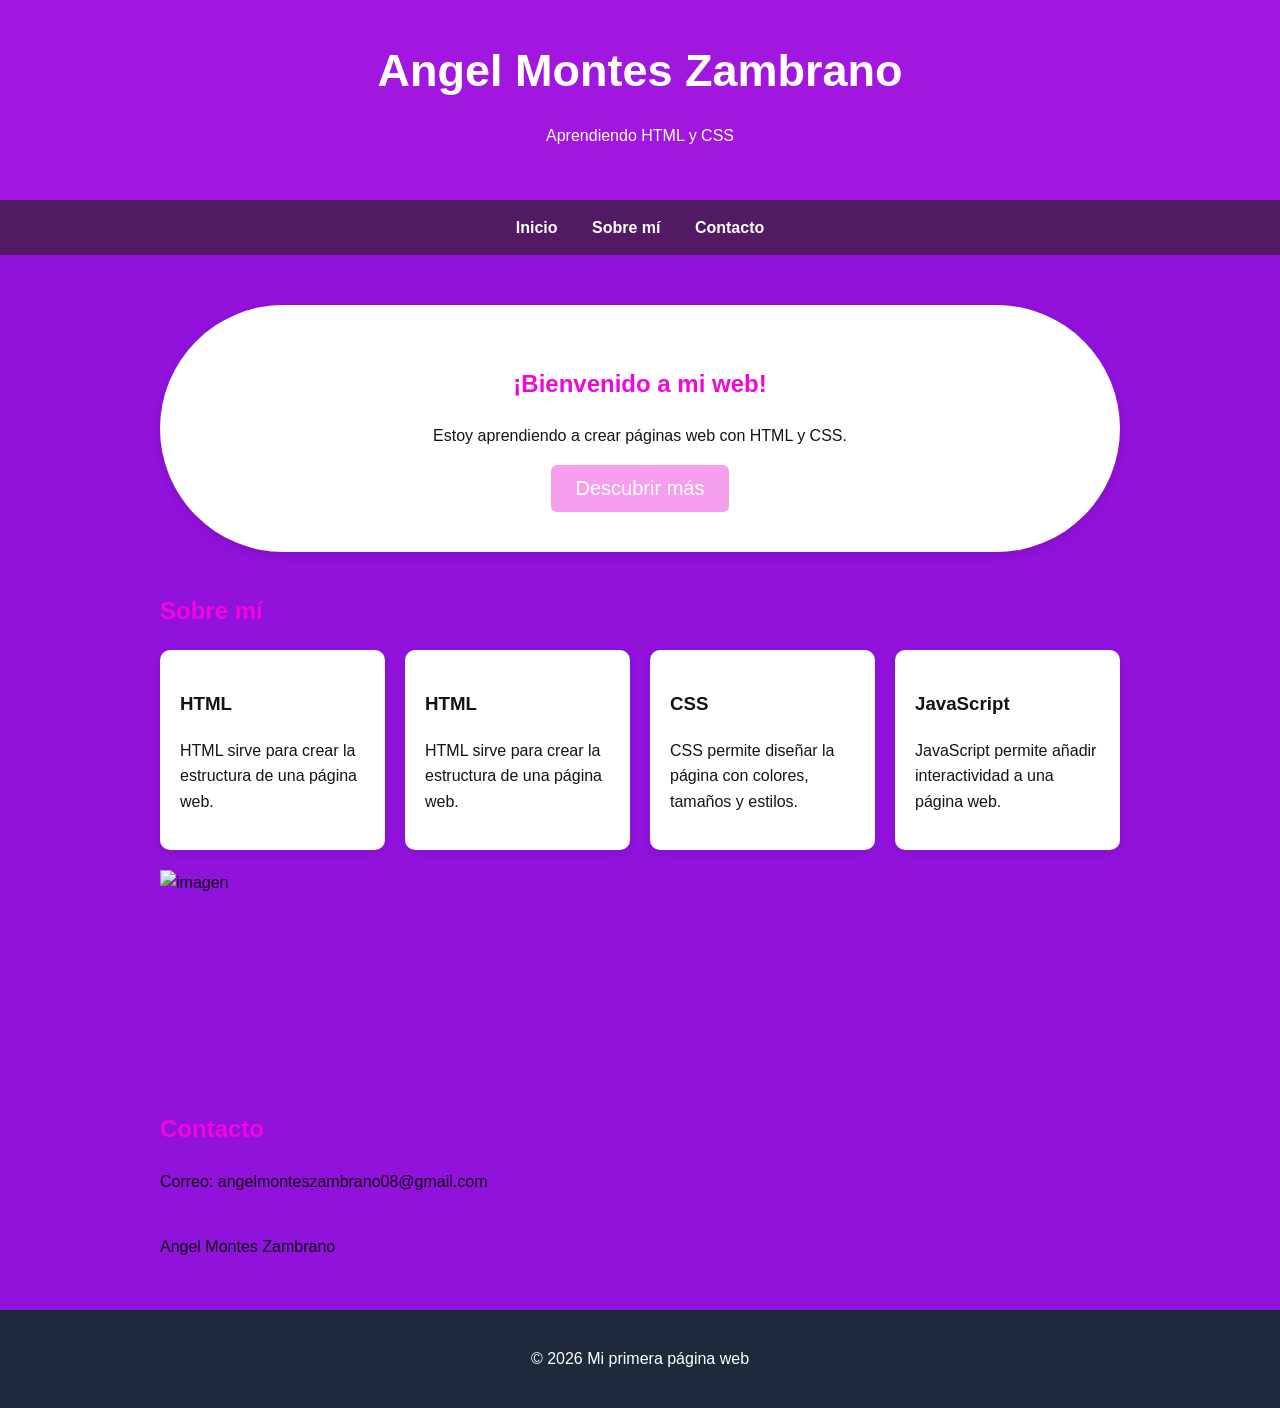
==== index.html @ 1f79a88f "Add files via upload" ====
<!DOCTYPE html>

<html lang="es">

<head>

    <meta charset="UTF-8">

    <meta name="viewport" content="width=device-width, initial-scale=1.0">

    <title>Mi html</title>

    <link rel="stylesheet" href="style.css">

</head>

<body>

    <header>

        <h1>Angel Montes Zambrano</h1>

        <p>Aprendiendo HTML y CSS</p>

    </header>

    <nav>

        <a href="#inicio">Inicio</a>

        <a href="#sobre-mi">Sobre mí</a>

        <a href="#contacto">Contacto</a>

    </nav>

    <main>

        <section id="inicio" class="presentacion">

            <h2>¡Bienvenido a mi web!</h2>

            <p>Estoy aprendiendo a crear páginas web con HTML y CSS.</p>

            <button>Descubrir más</button>

        </section>

        <section id="sobre-mi">

            <h2>Sobre mí</h2>

            <div class="tarjetas">

                <article class="tarjeta">

                    <h3>HTML</h3>

                    <p>HTML sirve para crear la estructura de una página web.</p>

                </article>
                <article class="tarjeta">

                    <h3>HTML</h3>

                    <p>HTML sirve para crear la estructura de una página web.</p>

                </article>

                <article class="tarjeta">

                    <h3>CSS</h3>

                    <p>CSS permite diseñar la página con colores, tamaños y estilos.</p>

                </article>

                <article class="tarjeta">

                    <h3>JavaScript</h3>

                    <p>JavaScript permite añadir interactividad a una página web.</p>

                </article>

                <img src="imagen.jpg" alt="imagen" class="centrada" <img src="imagen.jpg" width="300" height="200" alt="Mi imagen">
            </div>

        </section>

        <section id="contacto">

            <h2>Contacto</h2>

            <p>Correo: angelmonteszambrano08@gmail.com
            </p>

        </section>
  Angel Montes Zambrano
    </main>

    <footer>

        <p>© 2026 Mi primera página web</p>

    </footer>

</body>

</html>
---- style.css ----
/* Estilos generales */

* {

    box-sizing: border-box;

}

body {

    font-family: Arial, sans-serif;

    margin: 0;

    background-color:#9112db;

    color: #050404ef;

    line-height: 1.6;

}

/* Cabecera */

header {

    background-color: #ca25eb4b;

    color: white;

    text-align: center;

    padding: 35px 20px;

}

header h1 {

    margin: 0;

    font-size: 45px;

}

/* Menú de navegación */

nav {

    background-color: #3b1e37b9;

    text-align: center;

    padding: 15px;

}

nav a {

    color: white;

    text-decoration: none;

    margin: 0 15px;

    font-weight: bold;

}

nav a:hover {

    color: #f305f369;

}

/* Contenido principal */

main {

    max-width: 1000px;

    margin: 30px auto;

    padding: 20px;

}

section {

    margin-bottom: 40px;

}

h2 {

    color: #f106dd;

}

/* Presentación */

.presentacion {

    background-color: white;

    text-align: center;

    padding: 40px 20px;

    border-radius: 1218px;

    box-shadow: 0 4px 10px rgba(0, 0, 0, 0.1);

}

/* Botón */

button {

    background-color: #eb25db70;

    color: white;

    border: none;

    padding: 12px 25px;

    border-radius: 6px;

    cursor: pointer;

    font-size: 20px;

}

button:hover {

    background-color: #c81dd8;

}

/* Tarjetas */

.tarjetas {

    display: flex;

    gap: 20px;

    flex-wrap: wrap;

}

.tarjeta {

    flex: 1;

    min-width: 200px;

    background-color: white;

    padding: 20px;

    border-radius: 10px;

    box-shadow: 0 3px 8px rgba(0, 0, 0, 0.08);

    transition: transform 0.3s;

}

.tarjeta:hover {

    transform: translateY(-5px);

}

/* Pie de página */

footer {

    background-color: #1e293b;

    color: white;

    text-align: center;

    padding: 20px;

}

/* Adaptación a móviles */

@media (max-width: 600px) {

    header h1 {

        font-size: 28px;

    }

    nav a {

        display: inline-block;

        margin: 5px 8px;

    }

    .tarjetas {

        flex-direction: column;

    }
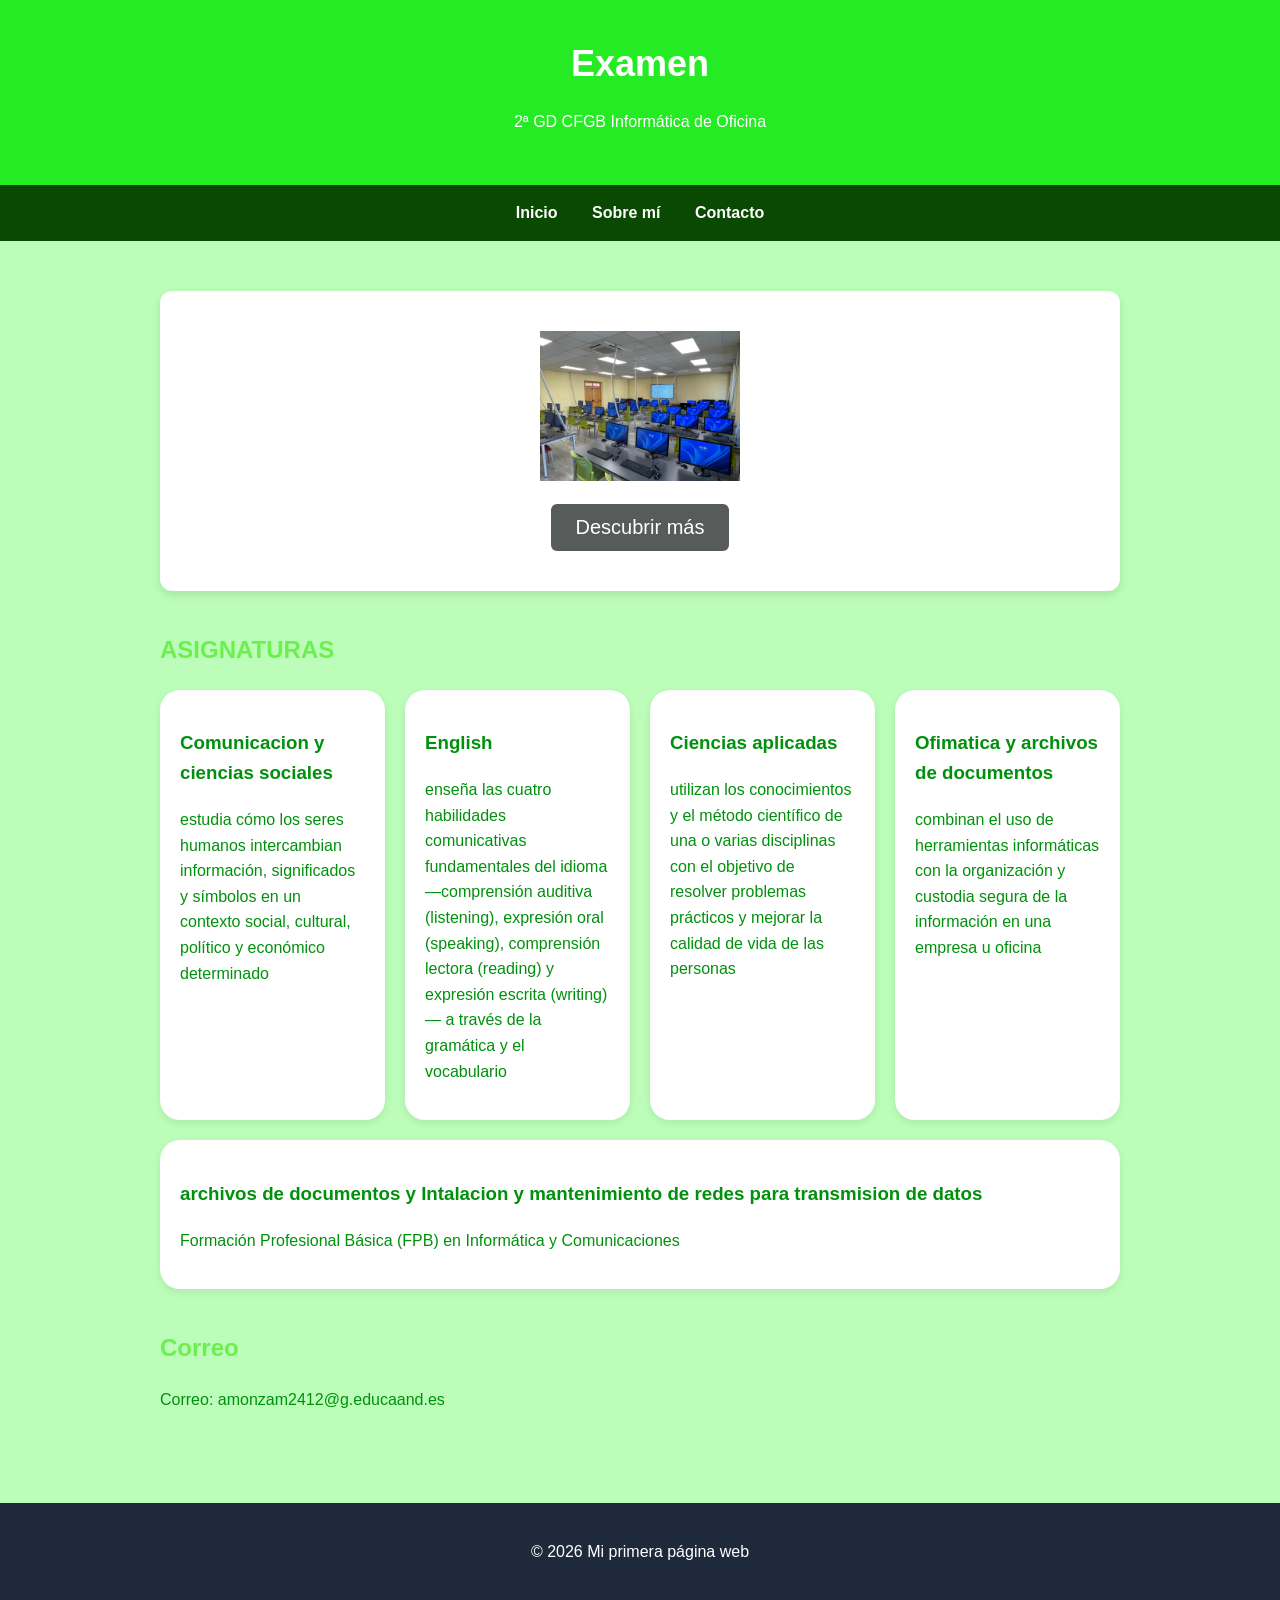
==== commit 33fb1b17: "Add files via upload" ====
--- a/index.html
+++ b/index.html
@@ -8,7 +8,7 @@
 
     <meta name="viewport" content="width=device-width, initial-scale=1.0">
 
-    <title>Mi html</title>
+    <title>Examen</title>
 
     <link rel="stylesheet" href="style.css">
 
@@ -18,9 +18,9 @@
 
     <header>
 
-        <h1>Angel Montes Zambrano</h1>
+        <h1>Examen</h1>
 
-        <p>Aprendiendo HTML y CSS</p>
+        <p>2ª GD CFGB Informática de Oficina </p>
 
     </header>
 
@@ -38,9 +38,9 @@
 
         <section id="inicio" class="presentacion">
 
-            <h2>¡Bienvenido a mi web!</h2>
+            <img width="200" src="ADI4_foto.jpeg">
 
-            <p>Estoy aprendiendo a crear páginas web con HTML y CSS.</p>
+            <p></p>
 
             <button>Descubrir más</button>
 
@@ -48,55 +48,66 @@
 
         <section id="sobre-mi">
 
-            <h2>Sobre mí</h2>
+            <h2>ASIGNATURAS</h2>
 
             <div class="tarjetas">
 
                 <article class="tarjeta">
 
-                    <h3>HTML</h3>
+                    <h3>Comunicacion y ciencias sociales</h3>
+estudia cómo los seres humanos intercambian información, significados y símbolos en un contexto social, cultural, político y económico determinado
+                    <p>  
+                </article>
 
-                    <p>HTML sirve para crear la estructura de una página web.</p>
-
-                </article>
                 <article class="tarjeta">
 
-                    <h3>HTML</h3>
-
-                    <p>HTML sirve para crear la estructura de una página web.</p>
+                    <h3>English</h3>
+enseña las cuatro habilidades comunicativas fundamentales del idioma —comprensión auditiva (listening), expresión oral (speaking), comprensión lectora (reading) y expresión escrita (writing)— a través de la gramática y el vocabulario
+                    <p></p>
 
                 </article>
 
                 <article class="tarjeta">
 
-                    <h3>CSS</h3>
-
-                    <p>CSS permite diseñar la página con colores, tamaños y estilos.</p>
+                    <h3> Ciencias aplicadas</h3>
+ utilizan los conocimientos y el método científico de una o varias disciplinas con el objetivo de resolver problemas prácticos y mejorar la calidad de vida de las personas
+                    <p></p>
 
                 </article>
 
+                 <article class="tarjeta">
+
+                    <h3>Ofimatica y archivos de documentos</h3>
+ combinan el uso de herramientas informáticas con la organización y custodia segura de la información en una empresa u oficina
+                    <p></p>
+
+        
+
+                    </article>
+
                 <article class="tarjeta">
 
-                    <h3>JavaScript</h3>
-
-                    <p>JavaScript permite añadir interactividad a una página web.</p>
+                    <h3>archivos de documentos y Intalacion y mantenimiento de redes para transmision de datos</h3>
+Formación Profesional Básica (FPB) en Informática y Comunicaciones
+                    <p></p>
 
                 </article>
 
-                <img src="imagen.jpg" alt="imagen" class="centrada" <img src="imagen.jpg" width="300" height="200" alt="Mi imagen">
+                
+
+
             </div>
 
         </section>
 
         <section id="contacto">
 
-            <h2>Contacto</h2>
+            <h2>Correo</h2>
 
-            <p>Correo: angelmonteszambrano08@gmail.com
-            </p>
+            <p>Correo: amonzam2412@g.educaand.es</p>
 
         </section>
-  Angel Montes Zambrano
+
     </main>
 
     <footer>
--- a/style.css
+++ b/style.css
@@ -12,9 +12,9 @@
 
     margin: 0;
 
-    background-color:#9112db;
-
-    color: #050404ef;
+    background-color: #10fa0848;
+
+    color: #00910c;
 
     line-height: 1.6;
 
@@ -24,7 +24,7 @@
 
 header {
 
-    background-color: #ca25eb4b;
+    background-color: #25eb25;
 
     color: white;
 
@@ -38,7 +38,7 @@
 
     margin: 0;
 
-    font-size: 45px;
+    font-size: 36px;
 
 }
 
@@ -46,7 +46,7 @@
 
 nav {
 
-    background-color: #3b1e37b9;
+    background-color: #094901;
 
     text-align: center;
 
@@ -68,7 +68,7 @@
 
 nav a:hover {
 
-    color: #f305f369;
+    color: #93c5fd;
 
 }
 
@@ -92,7 +92,7 @@
 
 h2 {
 
-    color: #f106dd;
+    color: #4deb25b9;
 
 }
 
@@ -106,7 +106,7 @@
 
     padding: 40px 20px;
 
-    border-radius: 1218px;
+    border-radius: 12px;
 
     box-shadow: 0 4px 10px rgba(0, 0, 0, 0.1);
 
@@ -116,7 +116,7 @@
 
 button {
 
-    background-color: #eb25db70;
+    background-color: #565a58fd;
 
     color: white;
 
@@ -134,7 +134,7 @@
 
 button:hover {
 
-    background-color: #c81dd8;
+    background-color: #04f804a2;
 
 }
 
@@ -160,7 +160,7 @@
 
     padding: 20px;
 
-    border-radius: 10px;
+    border-radius: 20px;
 
     box-shadow: 0 3px 8px rgba(0, 0, 0, 0.08);
 
@@ -212,4 +212,4 @@
 
     }
 
-    +}
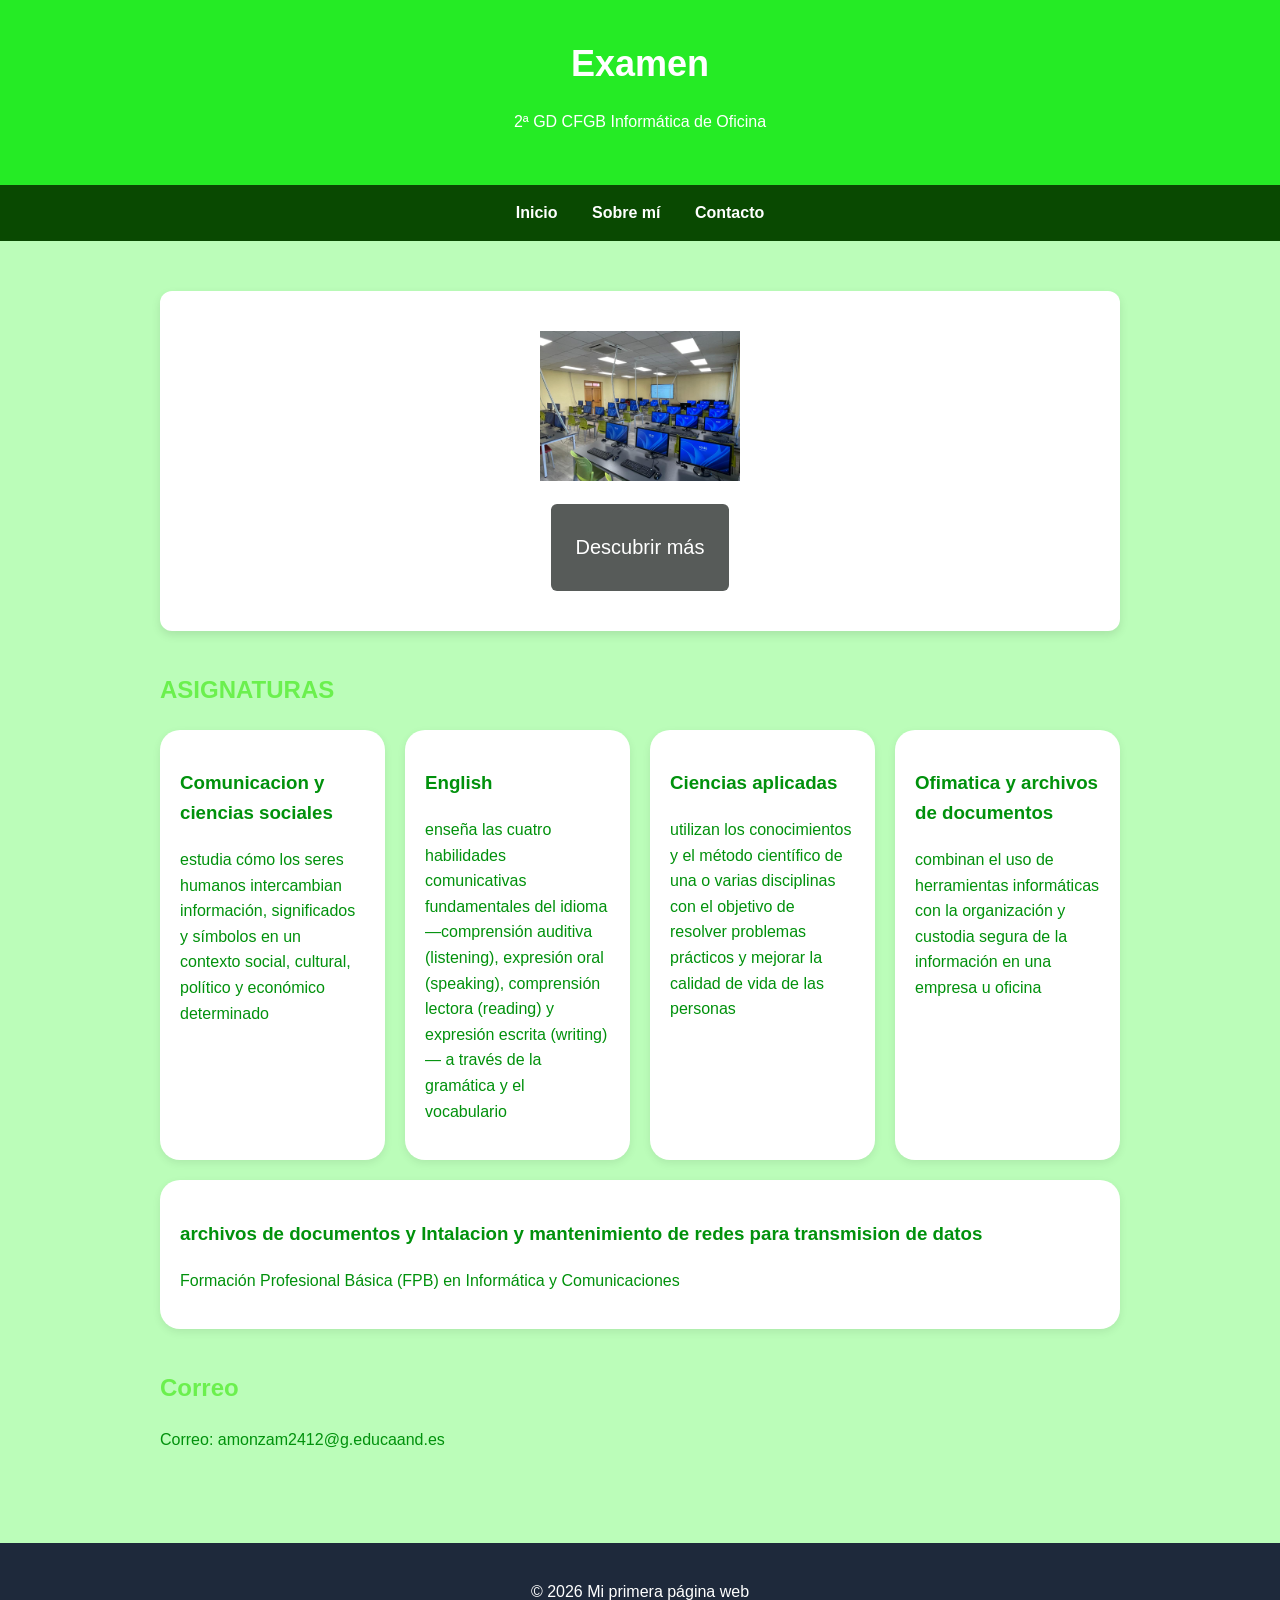
==== commit 81e5aec1: "Add files via upload" ====
--- a/index.html
+++ b/index.html
@@ -42,7 +42,7 @@
 
             <p></p>
 
-            <button>Descubrir más</button>
+            <a href="https://sites.google.com/g.educaand.es/pizzeria-carlos44/inicio"> <button><p>Descubrir más</p></button></a>
 
         </section>
 
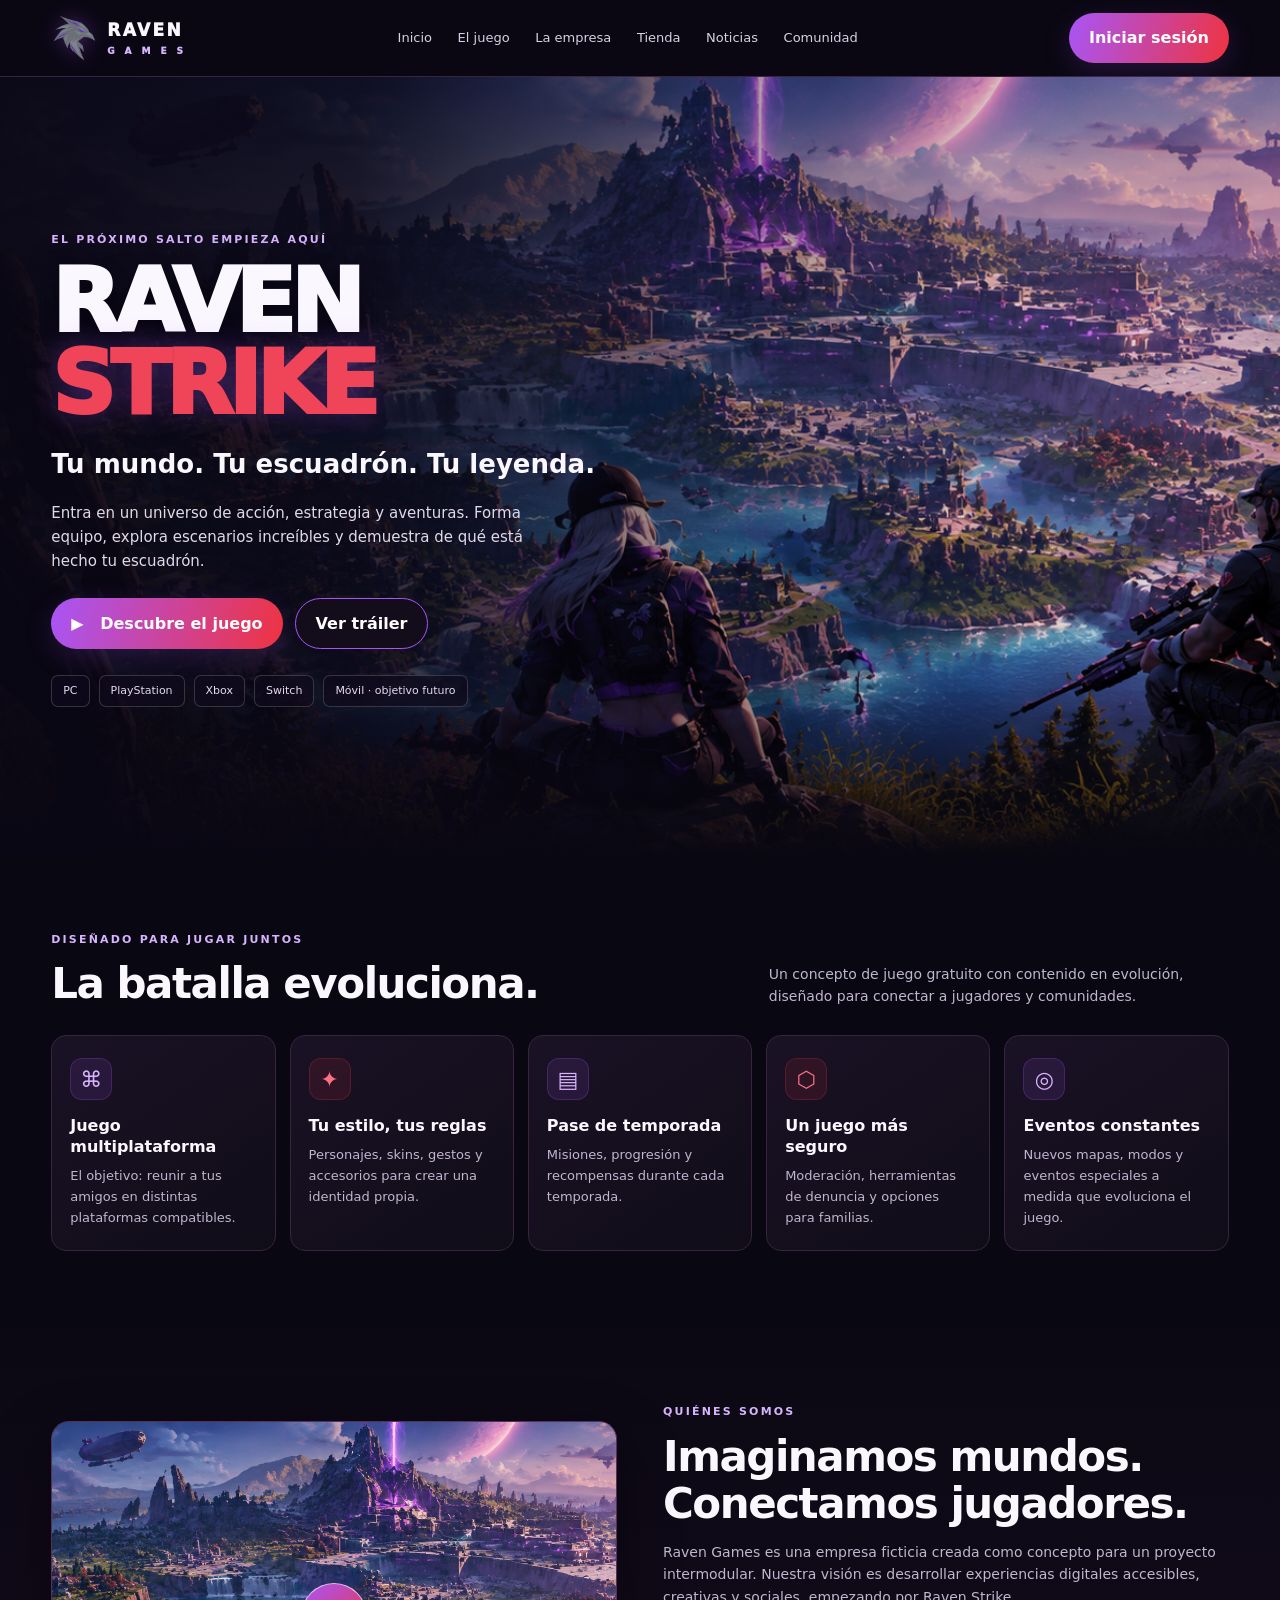
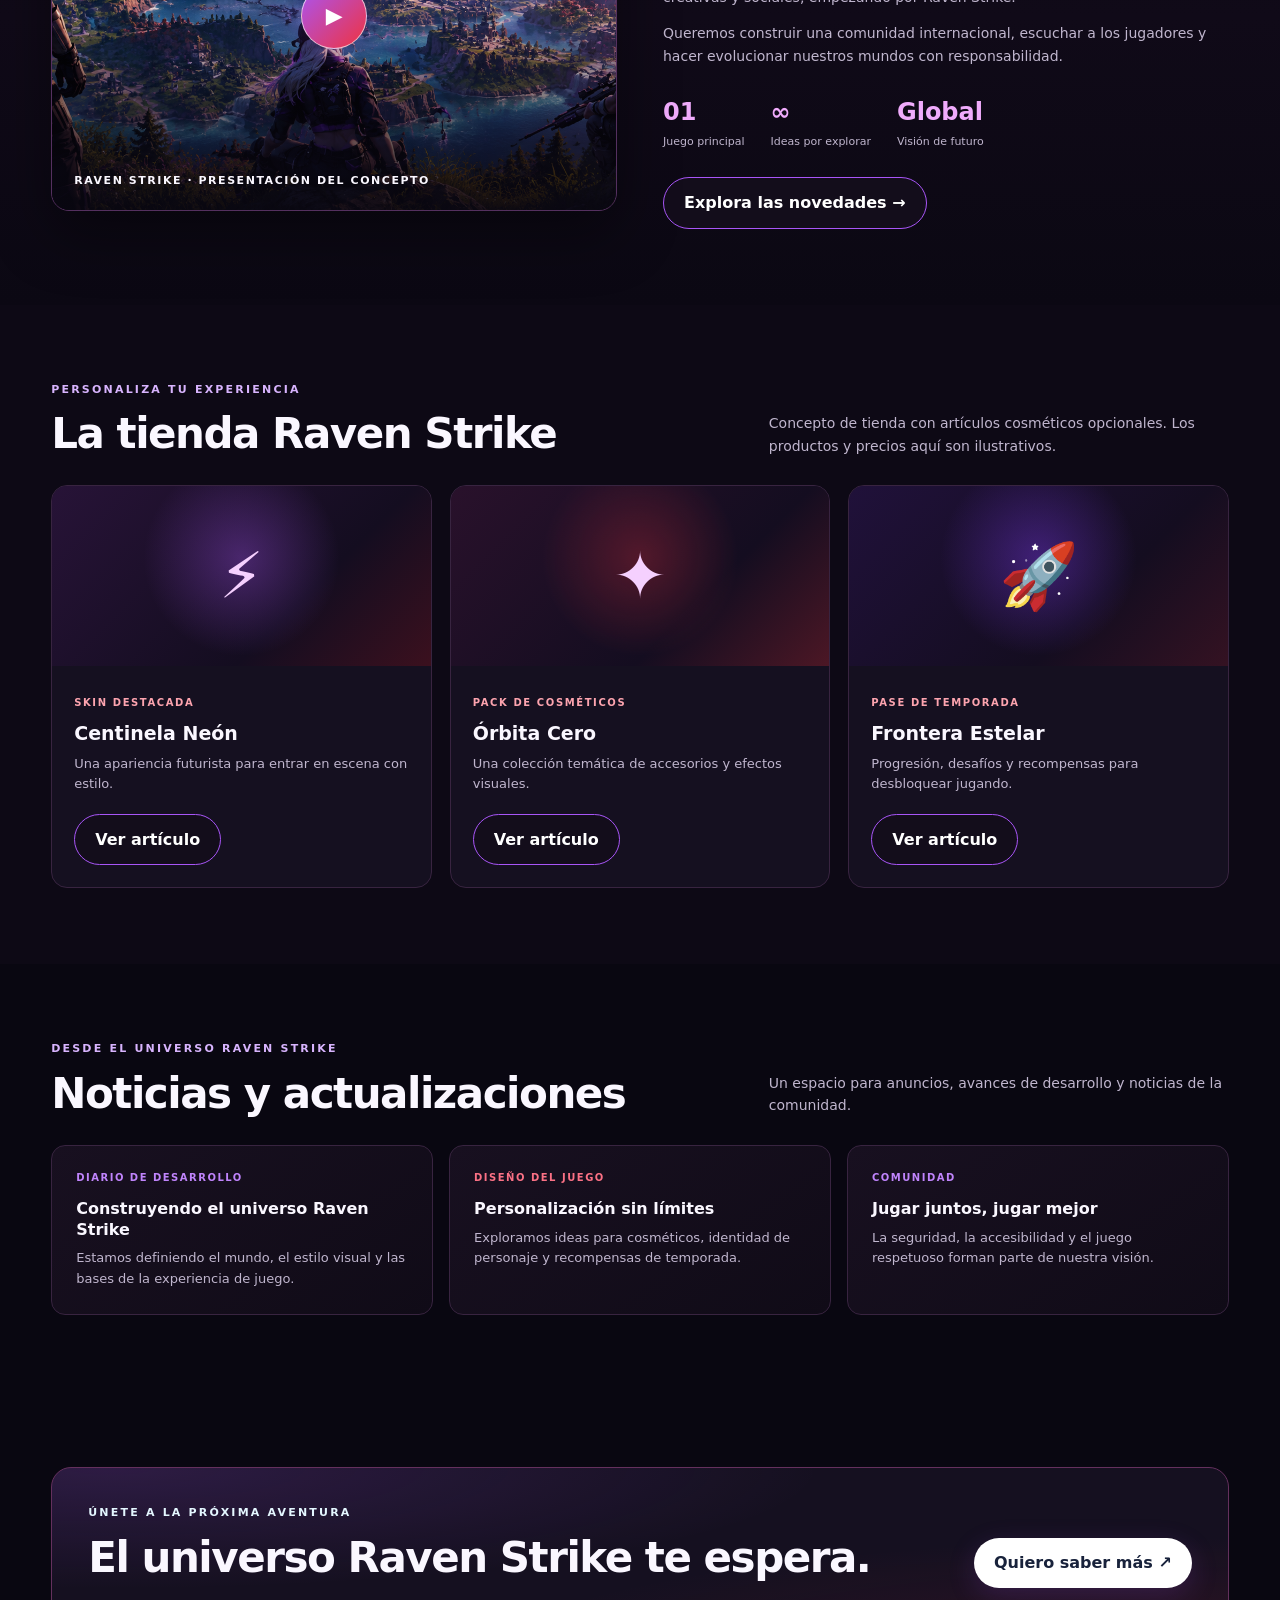
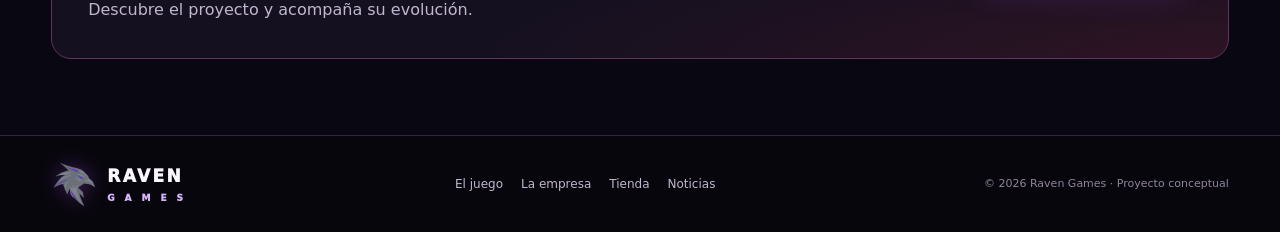
==== commit 2ce02b43: "Add files via upload" ====
--- a/index.html
+++ b/index.html
@@ -1,121 +1,74 @@
-<!DOCTYPE html>
-
-<html lang="es">
-
-<head>
-
-    <meta charset="UTF-8">
-
-    <meta name="viewport" content="width=device-width, initial-scale=1.0">
-
-    <title>Examen</title>
-
-    <link rel="stylesheet" href="style.css">
-
-</head>
-
-<body>
-
-    <header>
-
-        <h1>Examen</h1>
-
-        <p>2ª GD CFGB Informática de Oficina </p>
-
-    </header>
-
-    <nav>
-
-        <a href="#inicio">Inicio</a>
-
-        <a href="#sobre-mi">Sobre mí</a>
-
-        <a href="#contacto">Contacto</a>
-
-    </nav>
-
-    <main>
-
-        <section id="inicio" class="presentacion">
-
-            <img width="200" src="ADI4_foto.jpeg">
-
-            <p></p>
-
-            <a href="https://sites.google.com/g.educaand.es/pizzeria-carlos44/inicio"> <button><p>Descubrir más</p></button></a>
-
-        </section>
-
-        <section id="sobre-mi">
-
-            <h2>ASIGNATURAS</h2>
-
-            <div class="tarjetas">
-
-                <article class="tarjeta">
-
-                    <h3>Comunicacion y ciencias sociales</h3>
-estudia cómo los seres humanos intercambian información, significados y símbolos en un contexto social, cultural, político y económico determinado
-                    <p>  
-                </article>
-
-                <article class="tarjeta">
-
-                    <h3>English</h3>
-enseña las cuatro habilidades comunicativas fundamentales del idioma —comprensión auditiva (listening), expresión oral (speaking), comprensión lectora (reading) y expresión escrita (writing)— a través de la gramática y el vocabulario
-                    <p></p>
-
-                </article>
-
-                <article class="tarjeta">
-
-                    <h3> Ciencias aplicadas</h3>
- utilizan los conocimientos y el método científico de una o varias disciplinas con el objetivo de resolver problemas prácticos y mejorar la calidad de vida de las personas
-                    <p></p>
-
-                </article>
-
-                 <article class="tarjeta">
-
-                    <h3>Ofimatica y archivos de documentos</h3>
- combinan el uso de herramientas informáticas con la organización y custodia segura de la información en una empresa u oficina
-                    <p></p>
-
-        
-
-                    </article>
-
-                <article class="tarjeta">
-
-                    <h3>archivos de documentos y Intalacion y mantenimiento de redes para transmision de datos</h3>
-Formación Profesional Básica (FPB) en Informática y Comunicaciones
-                    <p></p>
-
-                </article>
-
-                
-
-
-            </div>
-
-        </section>
-
-        <section id="contacto">
-
-            <h2>Correo</h2>
-
-            <p>Correo: amonzam2412@g.educaand.es</p>
-
-        </section>
-
-    </main>
-
-    <footer>
-
-        <p>© 2026 Mi primera página web</p>
-
-    </footer>
-
-</body>
-
+<!doctype html>
+<html lang="es">
+<head>
+<meta charset="utf-8">
+<meta name="viewport" content="width=device-width, initial-scale=1">
+<meta name="description" content="Raven Games: descubre Raven Strike, el battle royale futurista gratuito.">
+<title>Raven Games | Raven Strike</title>
+<link rel="stylesheet" href="styles.css">
+</head>
+<body>
+<header>
+ <div class="wrap nav">
+  <a class="brand" href="#inicio" aria-label="Raven Games inicio"><img class="brand-logo" src="raven-logo.png" alt="Emblema original de Raven Games"><span>RAVEN<small>G A M E S</small></span></a>
+  <nav class="links" id="navlinks"><a href="#inicio">Inicio</a><a href="#juego">El juego</a><a href="#empresa">La empresa</a><a href="#tienda">Tienda</a><a href="#noticias">Noticias</a><a href="#comunidad">Comunidad</a></nav>
+  <button class="btn" onclick="openModal('login')">Iniciar sesión</button>
+  <button class="menu" aria-label="Abrir menú" onclick="document.getElementById('navlinks').classList.toggle('show')">☰</button>
+ </div>
+</header>
+<main>
+<section class="hero" id="inicio">
+ <div class="wrap"><div class="hero-copy">
+  <div class="eyebrow">El próximo salto empieza aquí</div>
+  <h1>RAVEN <span>STRIKE</span></h1>
+  <h2>Tu mundo. Tu escuadrón. Tu leyenda.</h2>
+  <p>Entra en un universo de acción, estrategia y aventuras. Forma equipo, explora escenarios increíbles y demuestra de qué está hecho tu escuadrón.</p>
+  <div class="actions"><a class="btn" href="#juego">▶ &nbsp; Descubre el juego</a><button class="btn secondary" onclick="openModal('trailer')">Ver tráiler</button></div>
+  <div class="platforms"><span>PC</span><span>PlayStation</span><span>Xbox</span><span>Switch</span><span>Móvil · objetivo futuro</span></div>
+ </div></div>
+</section>
+<section id="juego">
+ <div class="wrap">
+  <div class="section-head"><div><div class="eyebrow">Diseñado para jugar juntos</div><h2>La batalla evoluciona.</h2></div><p>Un concepto de juego gratuito con contenido en evolución, diseñado para conectar a jugadores y comunidades.</p></div>
+  <div class="features">
+   <article class="feature"><div class="icon">⌘</div><h3>Juego multiplataforma</h3><p>El objetivo: reunir a tus amigos en distintas plataformas compatibles.</p></article>
+   <article class="feature"><div class="icon">✦</div><h3>Tu estilo, tus reglas</h3><p>Personajes, skins, gestos y accesorios para crear una identidad propia.</p></article>
+   <article class="feature"><div class="icon">▤</div><h3>Pase de temporada</h3><p>Misiones, progresión y recompensas durante cada temporada.</p></article>
+   <article class="feature"><div class="icon">⬡</div><h3>Un juego más seguro</h3><p>Moderación, herramientas de denuncia y opciones para familias.</p></article>
+   <article class="feature"><div class="icon">◎</div><h3>Eventos constantes</h3><p>Nuevos mapas, modos y eventos especiales a medida que evoluciona el juego.</p></article>
+  </div>
+ </div>
+</section>
+<section id="empresa">
+ <div class="wrap about-grid">
+  <div class="preview"><button class="play" aria-label="Ver presentación" onclick="openModal('trailer')">▶</button><div class="preview-label">RAVEN STRIKE · PRESENTACIÓN DEL CONCEPTO</div></div>
+  <div class="about"><div class="eyebrow">Quiénes somos</div><h2>Imaginamos mundos.<br>Conectamos jugadores.</h2><p>Raven Games es una empresa ficticia creada como concepto para un proyecto intermodular. Nuestra visión es desarrollar experiencias digitales accesibles, creativas y sociales, empezando por Raven Strike.</p><p>Queremos construir una comunidad internacional, escuchar a los jugadores y hacer evolucionar nuestros mundos con responsabilidad.</p><div class="stats"><div><strong>01</strong><span>Juego principal</span></div><div><strong>∞</strong><span>Ideas por explorar</span></div><div><strong>Global</strong><span>Visión de futuro</span></div></div><a class="btn secondary" href="#noticias">Explora las novedades →</a></div>
+ </div>
+</section>
+<section class="shop" id="tienda">
+ <div class="wrap">
+  <div class="section-head"><div><div class="eyebrow">Personaliza tu experiencia</div><h2>La tienda Raven Strike</h2></div><p>Concepto de tienda con artículos cosméticos opcionales. Los productos y precios aquí son ilustrativos.</p></div>
+  <div class="cards">
+   <article class="item"><div class="item-art">⚡</div><div class="item-body"><small>SKIN DESTACADA</small><h3>Centinela Neón</h3><p>Una apariencia futurista para entrar en escena con estilo.</p><button class="btn secondary" onclick="openModal('shop')">Ver artículo</button></div></article>
+   <article class="item"><div class="item-art">✦</div><div class="item-body"><small>PACK DE COSMÉTICOS</small><h3>Órbita Cero</h3><p>Una colección temática de accesorios y efectos visuales.</p><button class="btn secondary" onclick="openModal('shop')">Ver artículo</button></div></article>
+   <article class="item"><div class="item-art">🚀</div><div class="item-body"><small>PASE DE TEMPORADA</small><h3>Frontera Estelar</h3><p>Progresión, desafíos y recompensas para desbloquear jugando.</p><button class="btn secondary" onclick="openModal('shop')">Ver artículo</button></div></article>
+  </div>
+ </div>
+</section>
+<section id="noticias">
+ <div class="wrap">
+  <div class="section-head"><div><div class="eyebrow">Desde el universo Raven Strike</div><h2>Noticias y actualizaciones</h2></div><p>Un espacio para anuncios, avances de desarrollo y noticias de la comunidad.</p></div>
+  <div class="news-grid">
+   <article class="news"><time>DIARIO DE DESARROLLO</time><h3>Construyendo el universo Raven Strike</h3><p>Estamos definiendo el mundo, el estilo visual y las bases de la experiencia de juego.</p></article>
+   <article class="news"><time>DISEÑO DEL JUEGO</time><h3>Personalización sin límites</h3><p>Exploramos ideas para cosméticos, identidad de personaje y recompensas de temporada.</p></article>
+   <article class="news"><time>COMUNIDAD</time><h3>Jugar juntos, jugar mejor</h3><p>La seguridad, la accesibilidad y el juego respetuoso forman parte de nuestra visión.</p></article>
+  </div>
+ </div>
+</section>
+<section id="comunidad"><div class="wrap"><div class="cta"><div><div class="eyebrow" style="color:#e4f7ff">Únete a la próxima aventura</div><h2>El universo Raven Strike te espera.</h2><p>Descubre el proyecto y acompaña su evolución.</p></div><button class="btn" style="background:#fff;color:#18223b" onclick="openModal('community')">Quiero saber más ↗</button></div></div></section>
+</main>
+<footer><div class="wrap foot"><a class="brand" href="#inicio"><img class="brand-logo" src="raven-logo.png" alt="Emblema original de Raven Games"><span>RAVEN<small>G A M E S</small></span></a><div class="foot-links"><a href="#juego">El juego</a><a href="#empresa">La empresa</a><a href="#tienda">Tienda</a><a href="#noticias">Noticias</a></div><span>© 2026 Raven Games · Proyecto conceptual</span></div></footer>
+<div class="modal" id="modal" role="dialog" aria-modal="true" aria-labelledby="modalTitle" onclick="if(event.target===this)closeModal()"><div class="modal-card"><button class="close" aria-label="Cerrar" onclick="closeModal()">×</button><div id="modalContent"></div></div></div>
+<script src="script.js"></script>
+</body>
 </html>
--- a/styles.css
+++ b/styles.css
@@ -0,0 +1,11 @@
+:root{--bg:#090711;--panel:#151020;--panel2:#1d1226;--text:#faf7ff;--muted:#c0b6ce;--purple:#a855f7;--purple2:#6d28d9;--red:#ef3340;--line:#382440;--max:1200px}
+*{box-sizing:border-box}html{scroll-behavior:smooth;scroll-padding-top:86px}body{margin:0;background:var(--bg);color:var(--text);font-family:Inter,ui-sans-serif,system-ui,-apple-system,BlinkMacSystemFont,"Segoe UI",sans-serif;line-height:1.6}body:before{content:"";position:fixed;inset:0;z-index:-1;pointer-events:none;background:radial-gradient(ellipse at 12% 12%,#6d28d91a,transparent 42%),radial-gradient(ellipse at 90% 60%,#ef334012,transparent 35%)}a{color:inherit;text-decoration:none}button{font:inherit}.wrap{width:min(var(--max),92%);margin-inline:auto}
+header{position:sticky;top:0;z-index:20;background:#0b0813f2;border-bottom:1px solid #382440;backdrop-filter:blur(14px)}.nav{min-height:76px;display:flex;align-items:center;justify-content:space-between;gap:22px}.brand{display:flex;align-items:center;gap:10px;font-weight:950;letter-spacing:.14em;font-size:17px;white-space:nowrap}.brand-logo{width:46px;height:46px;object-fit:contain;filter:drop-shadow(0 0 10px #a855f755)}.brand small{display:block;font-size:9px;letter-spacing:.38em;color:#d8b4fe}.links{display:flex;align-items:center;gap:clamp(12px,2vw,26px);font-size:13px;color:#d9d0e5}.links a{transition:color .2s}.links a:hover{color:#e879f9}.btn{border:0;border-radius:999px;padding:12px 20px;font-weight:850;color:#fff;background:linear-gradient(105deg,var(--purple),var(--red));cursor:pointer;display:inline-flex;align-items:center;justify-content:center;gap:9px;box-shadow:0 8px 28px #a855f72b;transition:transform .2s,filter .2s}.btn:hover{transform:translateY(-2px);filter:brightness(1.12)}.btn.secondary{background:#130d1b;border:1px solid #a855f7;box-shadow:none}.menu{display:none;background:#171020;color:#fff;border:1px solid var(--line);border-radius:9px;padding:8px 11px}
+.hero{min-height:590px;position:relative;display:flex;align-items:center;overflow:hidden;background:#0b0813 url('raven-strike-banner.png') center/cover no-repeat}.hero:before{content:"";position:absolute;inset:0;background:linear-gradient(90deg,#0a0714f5 0%,#0a0714d9 28%,#0a07144d 55%,transparent 78%),linear-gradient(0deg,#090711 0%,transparent 22%,#09071120 100%)}.hero .wrap{position:relative;z-index:1}.hero-copy{max-width:590px;padding:78px 0 72px}.eyebrow{font-size:11px;font-weight:900;letter-spacing:.2em;text-transform:uppercase;color:#d8b4fe;margin-bottom:12px}.hero h1{font-size:clamp(48px,7vw,88px);line-height:.94;letter-spacing:-.055em;margin:0 0 18px;font-weight:1000;text-shadow:0 4px 30px #080510}.hero h1 span{display:block;color:#f04458;text-shadow:0 0 28px #a855f755}.hero h2{font-size:clamp(19px,2.5vw,26px);margin:0 0 12px}.hero p{color:#e0d9e9;max-width:490px;font-size:15px}.actions{display:flex;gap:12px;flex-wrap:wrap;margin:25px 0}.platforms{display:flex;gap:9px;flex-wrap:wrap;margin-top:26px}.platforms span{font-size:11px;color:#e4d9ef;padding:6px 11px;border:1px solid #ffffff2b;background:#100a1cba;border-radius:7px}
+section{padding:76px 0}.section-head{display:flex;justify-content:space-between;align-items:end;gap:28px;margin-bottom:28px}.section-head h2,.about h2,.cta h2{font-size:clamp(28px,4vw,42px);letter-spacing:-.035em;line-height:1.12;margin:0}.section-head>p{max-width:460px;color:var(--muted);font-size:14px;margin:0}.features{display:grid;grid-template-columns:repeat(5,minmax(0,1fr));gap:14px}.feature{padding:22px 18px;background:linear-gradient(145deg,#1a1225,#100c18);border:1px solid var(--line);border-radius:15px;min-height:200px;transition:transform .2s,border-color .2s}.feature:hover,.item:hover{transform:translateY(-4px);border-color:#9148ba}.icon{width:42px;height:42px;border-radius:12px;display:grid;place-items:center;background:#a855f71c;color:#d8b4fe;border:1px solid #a855f73b;font-size:22px;margin-bottom:16px}.feature:nth-child(even) .icon{color:#fb7185;background:#ef33401a;border-color:#ef334038}.feature h3,.item h3,.news h3{font-size:16px;line-height:1.3;margin:0 0 8px}.feature p,.item p,.news p{font-size:13px;color:var(--muted);margin:0}
+#empresa{background:linear-gradient(180deg,#0b0813,#100a18 50%,#0b0813)}.about-grid{display:grid;grid-template-columns:1fr 1fr;gap:46px;align-items:center}.preview{min-height:390px;border-radius:18px;overflow:hidden;position:relative;background:#140c20 url('raven-strike-banner.png') center/cover no-repeat;border:1px solid #54305f;box-shadow:0 22px 60px #0006}.preview:after{content:"";position:absolute;inset:45% 0 0;background:linear-gradient(transparent,#090711e8)}.play{position:absolute;z-index:2;left:50%;top:50%;transform:translate(-50%,-50%);width:66px;height:66px;border:1px solid #ffffffa8;border-radius:50%;background:linear-gradient(135deg,var(--purple),var(--red));color:white;font-size:22px;cursor:pointer;box-shadow:0 0 40px #a855f755}.preview-label{position:absolute;z-index:2;left:22px;bottom:20px;font-size:11px;letter-spacing:.14em;font-weight:900}.about p{color:var(--muted);font-size:14px}.stats{display:flex;gap:26px;margin:26px 0}.stats div{display:grid;gap:2px}.stats strong{font-size:24px;color:#f0abfc}.stats span{font-size:11px;color:var(--muted)}
+.shop{background:#0d0915}.cards{display:grid;grid-template-columns:repeat(3,minmax(0,1fr));gap:18px}.item{border:1px solid var(--line);background:#151020;border-radius:16px;overflow:hidden;transition:transform .2s,border-color .2s}.item-art{height:180px;display:grid;place-items:center;font-size:64px;color:#f5d0fe;background:radial-gradient(circle at 50% 40%,#a855f755,transparent 45%),linear-gradient(135deg,#271337,#140d20 65%,#3b101e)}.item:nth-child(2) .item-art{background:radial-gradient(circle at 50% 40%,#ef334044,transparent 45%),linear-gradient(135deg,#29112b,#140d20 65%,#4c1725)}.item:nth-child(3) .item-art{background:radial-gradient(circle at 50% 40%,#7c3aed66,transparent 45%),linear-gradient(135deg,#20113a,#140d20 65%,#341222)}.item-body{padding:22px}.item-body small{font-size:10px;color:#fda4af;letter-spacing:.16em;font-weight:900}.item-body h3{font-size:19px;margin-top:7px}.item-body p{min-height:42px;margin-bottom:18px}.news-grid{display:grid;grid-template-columns:repeat(3,minmax(0,1fr));gap:16px}.news{padding:24px;border:1px solid var(--line);border-radius:14px;background:linear-gradient(145deg,#181020,#100b17)}.news time{display:block;font-size:10px;letter-spacing:.15em;color:#c084fc;font-weight:900;margin-bottom:13px}.news:nth-child(2) time{color:#fb7185}.cta{display:flex;align-items:center;justify-content:space-between;gap:28px;padding:36px;border-radius:20px;border:1px solid #64305d;background:radial-gradient(ellipse at 5% 0%,#a855f72a,transparent 45%),radial-gradient(ellipse at 100% 100%,#ef33401e,transparent 45%),#151020}.cta p{color:var(--muted);margin-bottom:0}.foot{display:flex;align-items:center;justify-content:space-between;gap:24px;padding:25px 0;flex-wrap:wrap}.foot>span{font-size:11px;color:#8f849b}.foot-links{display:flex;gap:18px;font-size:12px;color:var(--muted)}footer{border-top:1px solid var(--line);background:#08060d}
+.modal{position:fixed;inset:0;z-index:40;display:none;align-items:center;justify-content:center;padding:20px;background:#05030bd9;backdrop-filter:blur(8px)}.modal.show{display:flex}.modal-card{position:relative;width:min(460px,100%);padding:34px;border:1px solid #693c78;border-radius:18px;background:#171020;box-shadow:0 24px 90px #0009}.modal-card h2{margin-top:0}.modal-card p{color:var(--muted)}.close{position:absolute;right:14px;top:12px;background:none;border:0;color:white;font-size:28px;cursor:pointer}
+@media(max-width:1000px){.links{gap:12px}.links a{font-size:12px}.features{grid-template-columns:repeat(3,minmax(0,1fr))}.hero{background-position:58% center}}
+@media(max-width:760px){.nav{min-height:68px}.links{display:none;position:absolute;top:68px;left:0;right:0;background:#0b0813;border-bottom:1px solid var(--line);padding:18px 4%;flex-direction:column;align-items:flex-start}.links.show{display:flex}.nav>.btn{margin-left:auto;padding:10px 13px;font-size:12px}.menu{display:block}.brand-logo{width:39px;height:39px}.hero{min-height:650px;background-position:58% center}.hero:before{background:linear-gradient(90deg,#0a0714eb,#0a071499 70%,#0a071455),linear-gradient(0deg,#090711 0%,transparent 40%)}.hero-copy{padding:74px 0 54px;max-width:540px}.section-head{align-items:start;flex-direction:column}.features{grid-template-columns:repeat(2,minmax(0,1fr))}.about-grid{grid-template-columns:1fr;gap:28px}.preview{min-height:280px}.cards,.news-grid{grid-template-columns:1fr}.item-art{height:145px}.cta{align-items:flex-start;flex-direction:column;padding:26px}.foot{align-items:flex-start;flex-direction:column}.stats{gap:18px}}
+@media(max-width:420px){.features{grid-template-columns:1fr}.hero h1{font-size:48px}.actions .btn{width:100%}.platforms span{font-size:10px}.stats{gap:12px}.stats strong{font-size:20px}}
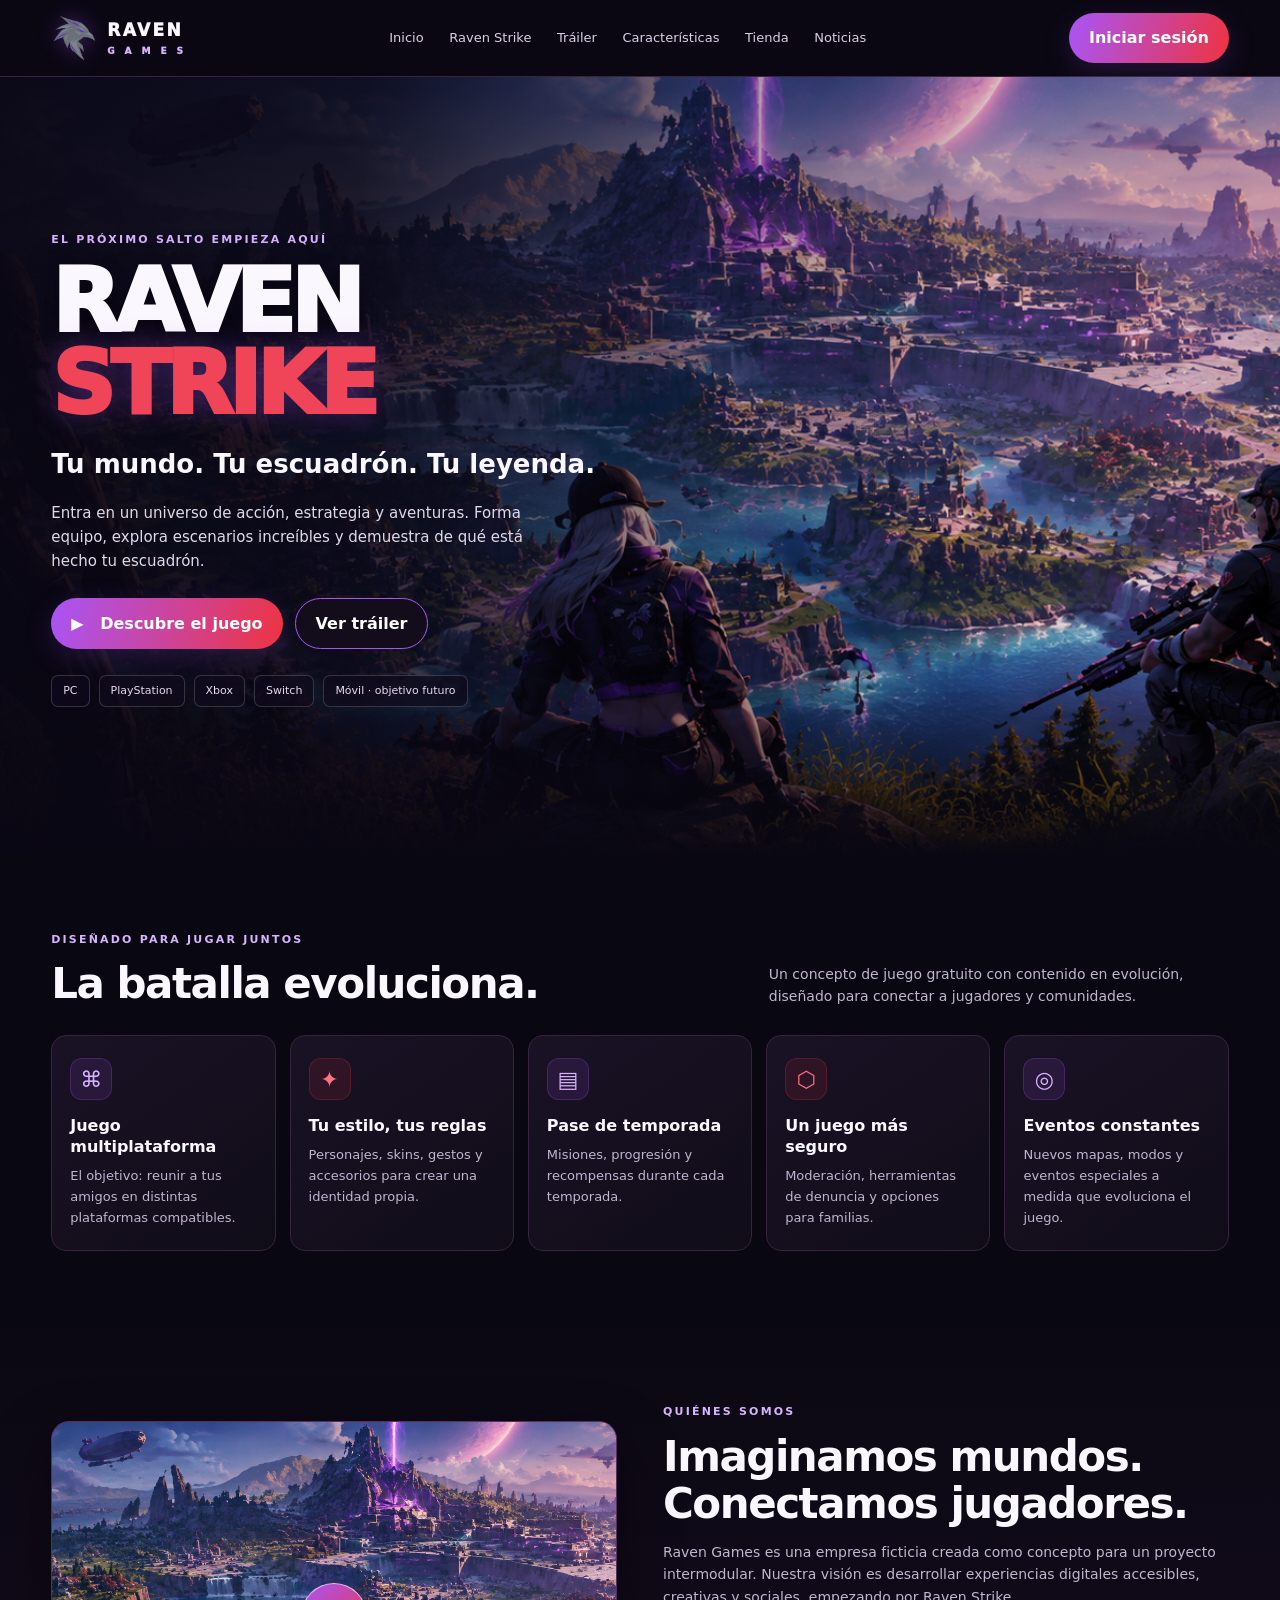
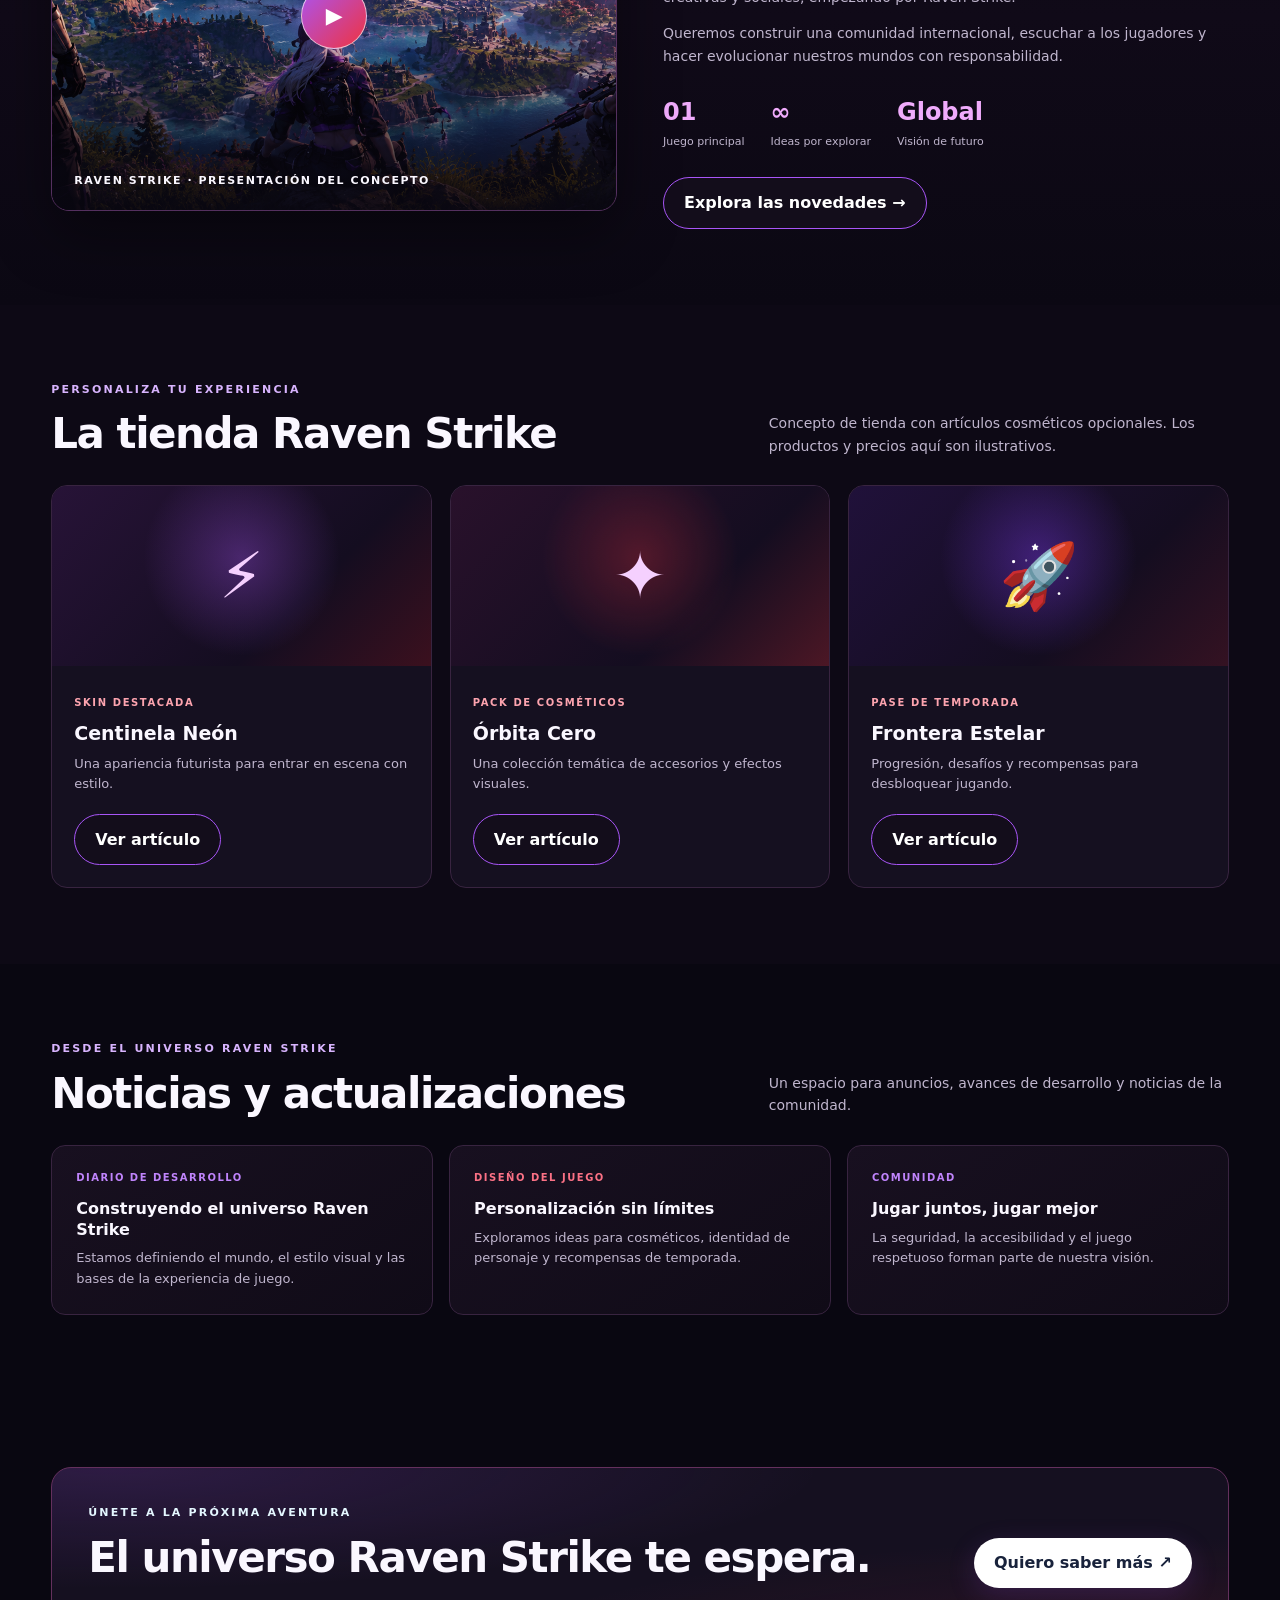
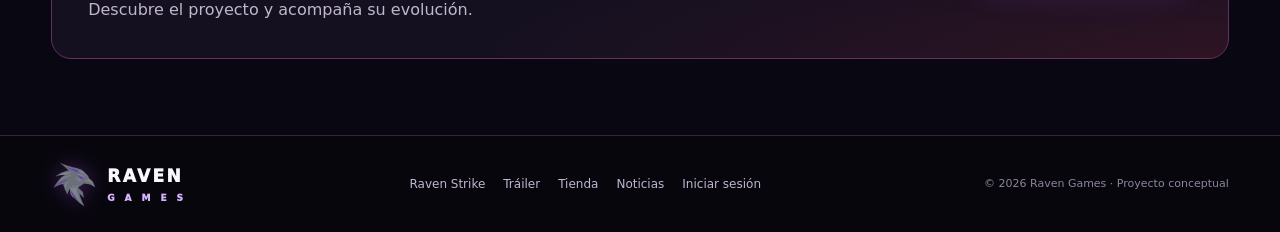
==== commit 5b07216d: "Add files via upload" ====
--- a/index.html
+++ b/index.html
@@ -11,8 +11,8 @@
 <header>
  <div class="wrap nav">
   <a class="brand" href="#inicio" aria-label="Raven Games inicio"><img class="brand-logo" src="raven-logo.png" alt="Emblema original de Raven Games"><span>RAVEN<small>G A M E S</small></span></a>
-  <nav class="links" id="navlinks"><a href="#inicio">Inicio</a><a href="#juego">El juego</a><a href="#empresa">La empresa</a><a href="#tienda">Tienda</a><a href="#noticias">Noticias</a><a href="#comunidad">Comunidad</a></nav>
-  <button class="btn" onclick="openModal('login')">Iniciar sesión</button>
+  <nav class="links" id="navlinks"><a href="#inicio">Inicio</a><a href="raven-strike.html">Raven Strike</a><a href="assets/ravenstrike.mp4">Tráiler</a><a href="#juego">Características</a><a href="#tienda">Tienda</a><a href="#noticias">Noticias</a></nav>
+  <a class="btn" href="login.html">Iniciar sesión</a>
   <button class="menu" aria-label="Abrir menú" onclick="document.getElementById('navlinks').classList.toggle('show')">☰</button>
  </div>
 </header>
@@ -23,7 +23,7 @@
   <h1>RAVEN <span>STRIKE</span></h1>
   <h2>Tu mundo. Tu escuadrón. Tu leyenda.</h2>
   <p>Entra en un universo de acción, estrategia y aventuras. Forma equipo, explora escenarios increíbles y demuestra de qué está hecho tu escuadrón.</p>
-  <div class="actions"><a class="btn" href="#juego">▶ &nbsp; Descubre el juego</a><button class="btn secondary" onclick="openModal('trailer')">Ver tráiler</button></div>
+  <div class="actions"><a class="btn" href="raven-strike.html">▶ &nbsp; Descubre el juego</a><a class="btn secondary" href="raven-strike.html">Ver tráiler</a></div>
   <div class="platforms"><span>PC</span><span>PlayStation</span><span>Xbox</span><span>Switch</span><span>Móvil · objetivo futuro</span></div>
  </div></div>
 </section>
@@ -41,7 +41,7 @@
 </section>
 <section id="empresa">
  <div class="wrap about-grid">
-  <div class="preview"><button class="play" aria-label="Ver presentación" onclick="openModal('trailer')">▶</button><div class="preview-label">RAVEN STRIKE · PRESENTACIÓN DEL CONCEPTO</div></div>
+  <div class="preview"><a class="play" aria-label="Ver tráiler de Raven Strike" href="assets/ravenstrike.mp4" style="display:grid;place-items:center;text-decoration:none">▶</a><div class="preview-label">RAVEN STRIKE · PRESENTACIÓN DEL CONCEPTO</div></div>
   <div class="about"><div class="eyebrow">Quiénes somos</div><h2>Imaginamos mundos.<br>Conectamos jugadores.</h2><p>Raven Games es una empresa ficticia creada como concepto para un proyecto intermodular. Nuestra visión es desarrollar experiencias digitales accesibles, creativas y sociales, empezando por Raven Strike.</p><p>Queremos construir una comunidad internacional, escuchar a los jugadores y hacer evolucionar nuestros mundos con responsabilidad.</p><div class="stats"><div><strong>01</strong><span>Juego principal</span></div><div><strong>∞</strong><span>Ideas por explorar</span></div><div><strong>Global</strong><span>Visión de futuro</span></div></div><a class="btn secondary" href="#noticias">Explora las novedades →</a></div>
  </div>
 </section>
@@ -67,7 +67,7 @@
 </section>
 <section id="comunidad"><div class="wrap"><div class="cta"><div><div class="eyebrow" style="color:#e4f7ff">Únete a la próxima aventura</div><h2>El universo Raven Strike te espera.</h2><p>Descubre el proyecto y acompaña su evolución.</p></div><button class="btn" style="background:#fff;color:#18223b" onclick="openModal('community')">Quiero saber más ↗</button></div></div></section>
 </main>
-<footer><div class="wrap foot"><a class="brand" href="#inicio"><img class="brand-logo" src="raven-logo.png" alt="Emblema original de Raven Games"><span>RAVEN<small>G A M E S</small></span></a><div class="foot-links"><a href="#juego">El juego</a><a href="#empresa">La empresa</a><a href="#tienda">Tienda</a><a href="#noticias">Noticias</a></div><span>© 2026 Raven Games · Proyecto conceptual</span></div></footer>
+<footer><div class="wrap foot"><a class="brand" href="#inicio"><img class="brand-logo" src="raven-logo.png" alt="Emblema original de Raven Games"><span>RAVEN<small>G A M E S</small></span></a><div class="foot-links"><a href="raven-strike.html">Raven Strike</a><a href="raven-strike.html#trailer">Tráiler</a><a href="#tienda">Tienda</a><a href="#noticias">Noticias</a><a href="login.html">Iniciar sesión</a></div><span>© 2026 Raven Games · Proyecto conceptual</span></div></footer>
 <div class="modal" id="modal" role="dialog" aria-modal="true" aria-labelledby="modalTitle" onclick="if(event.target===this)closeModal()"><div class="modal-card"><button class="close" aria-label="Cerrar" onclick="closeModal()">×</button><div id="modalContent"></div></div></div>
 <script src="script.js"></script>
 </body>
